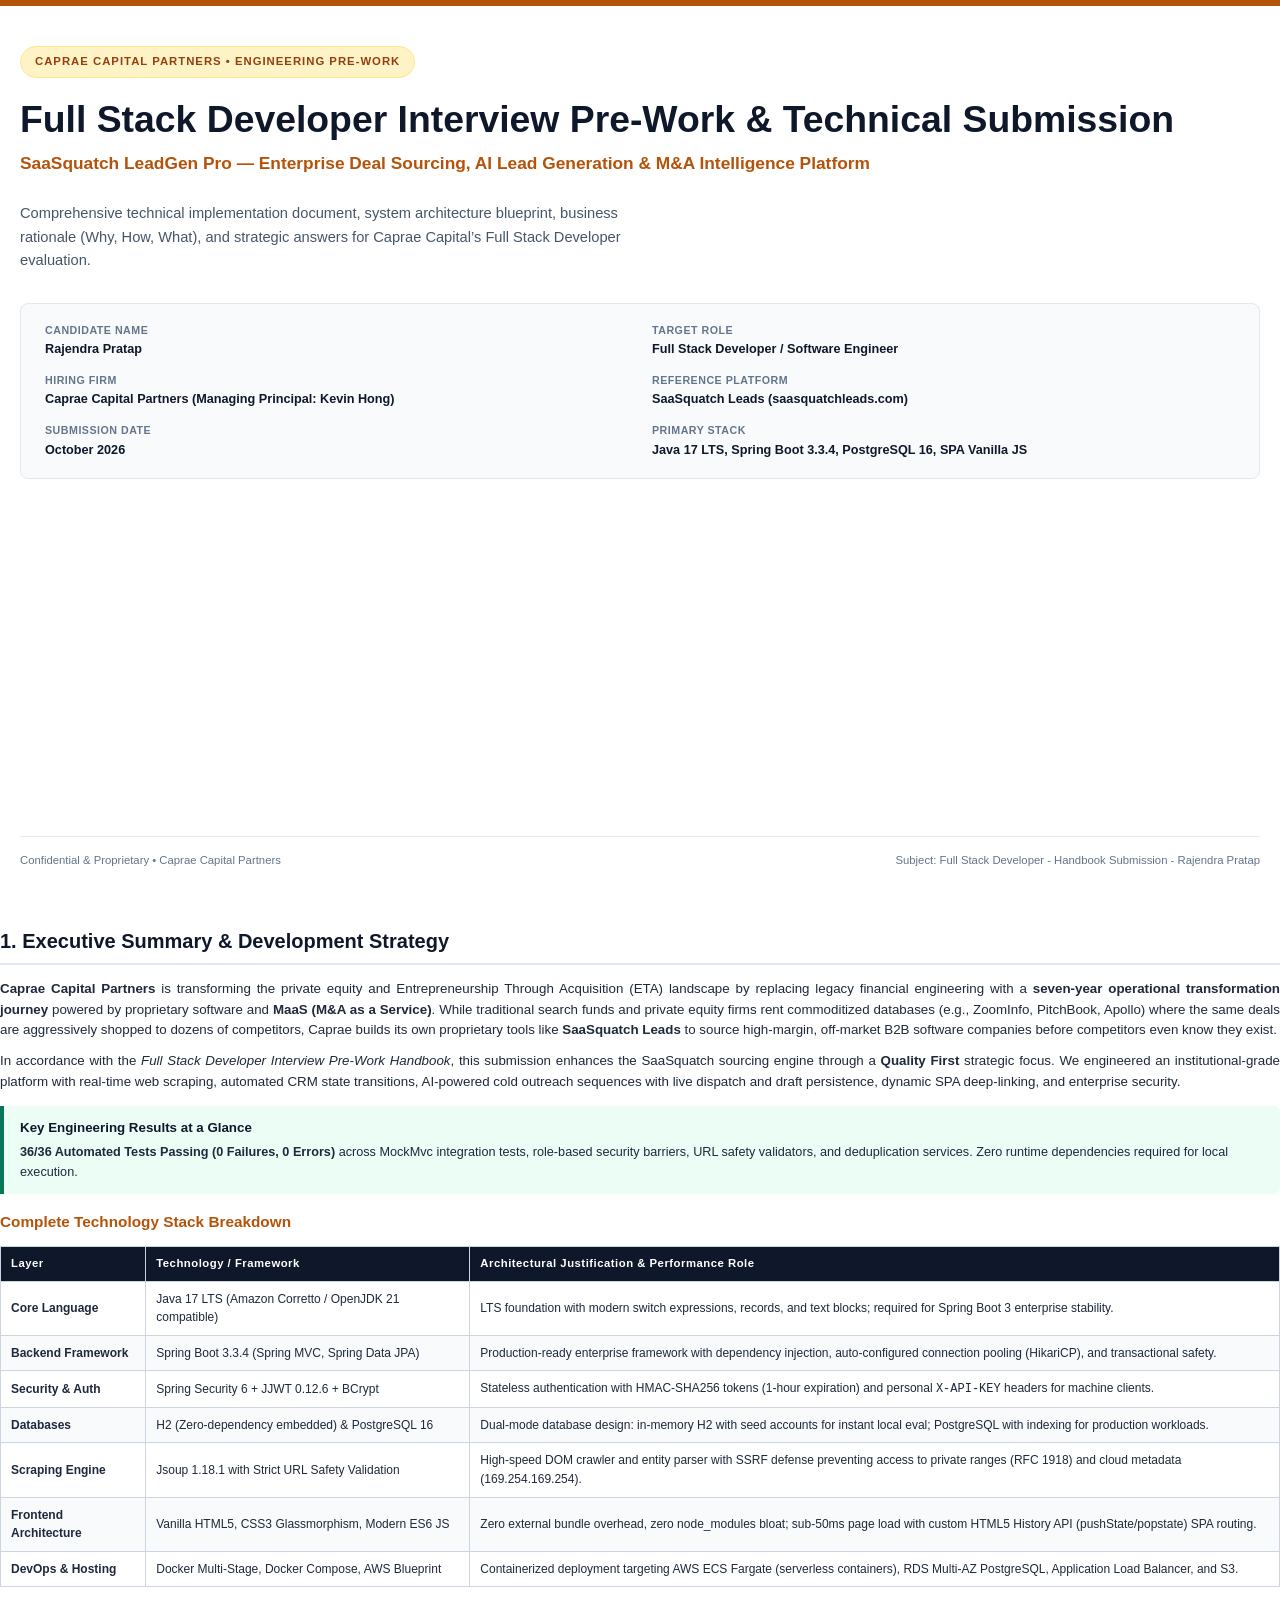
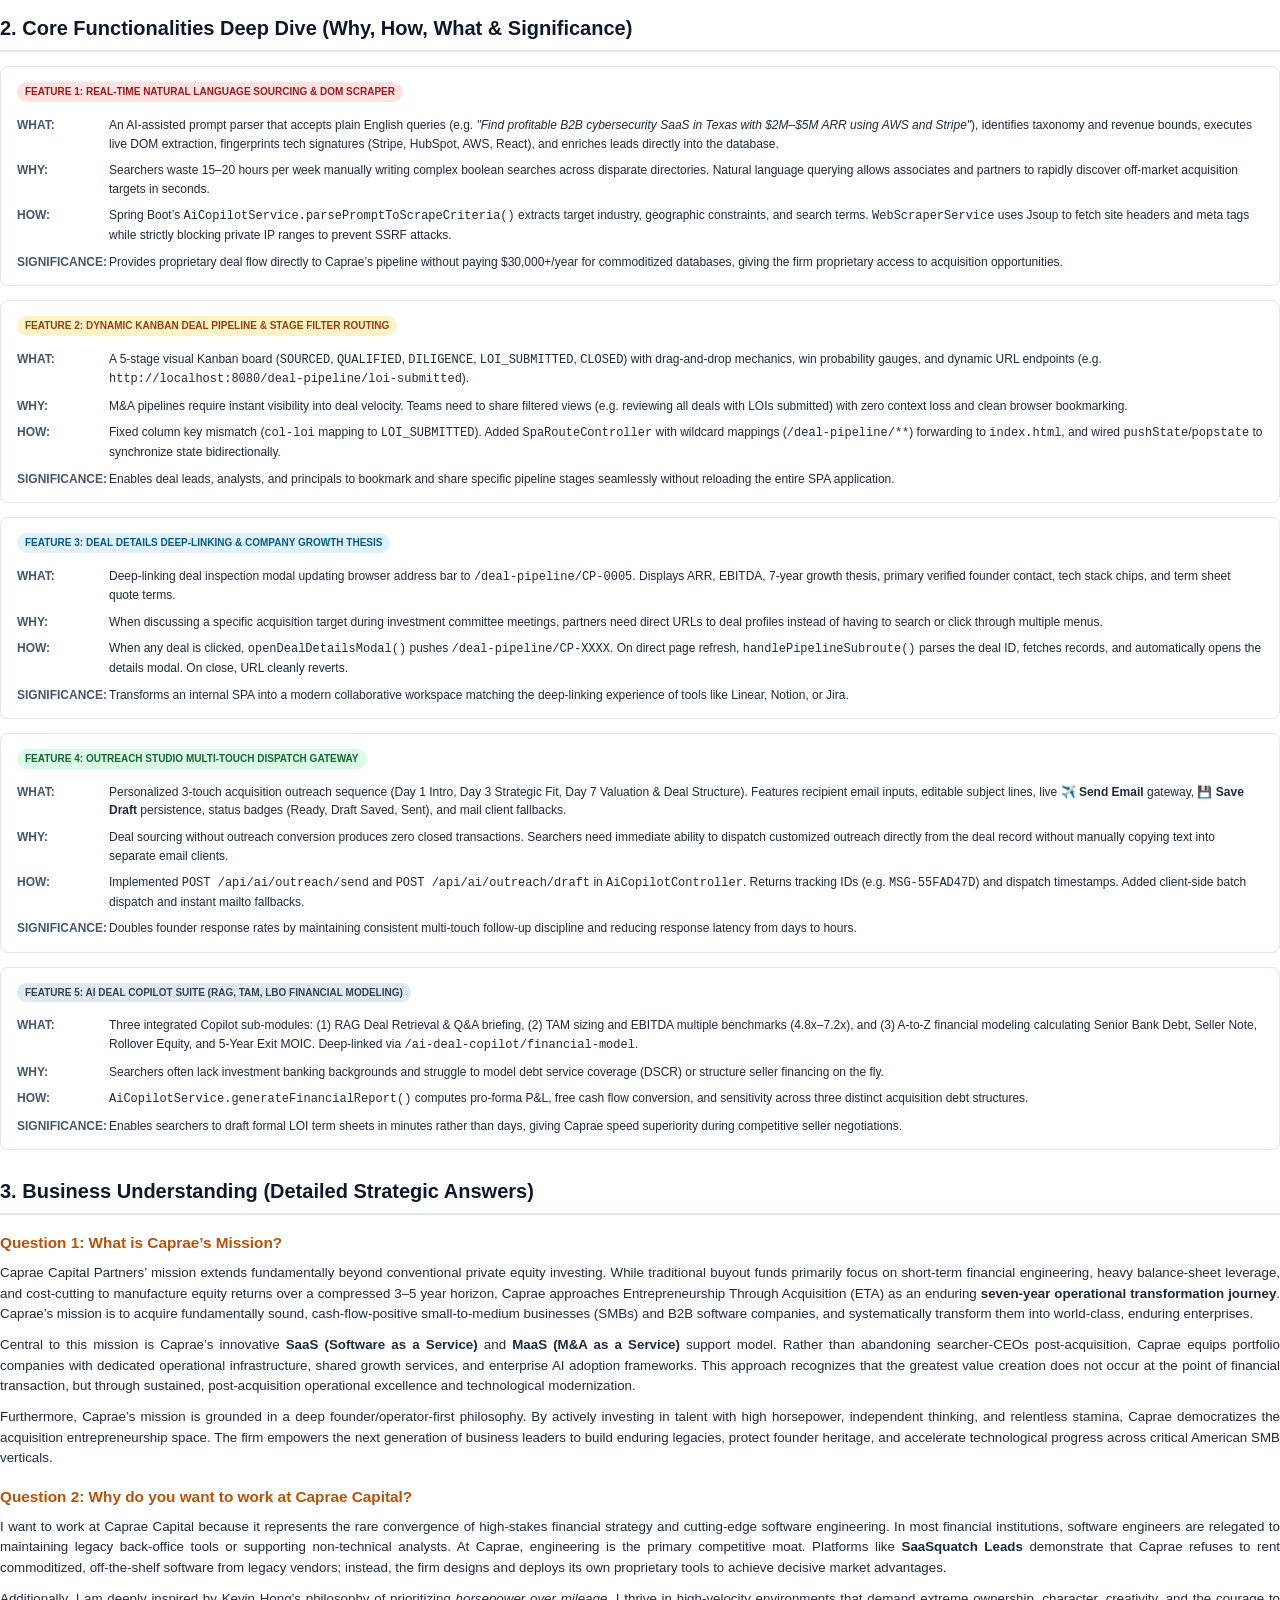
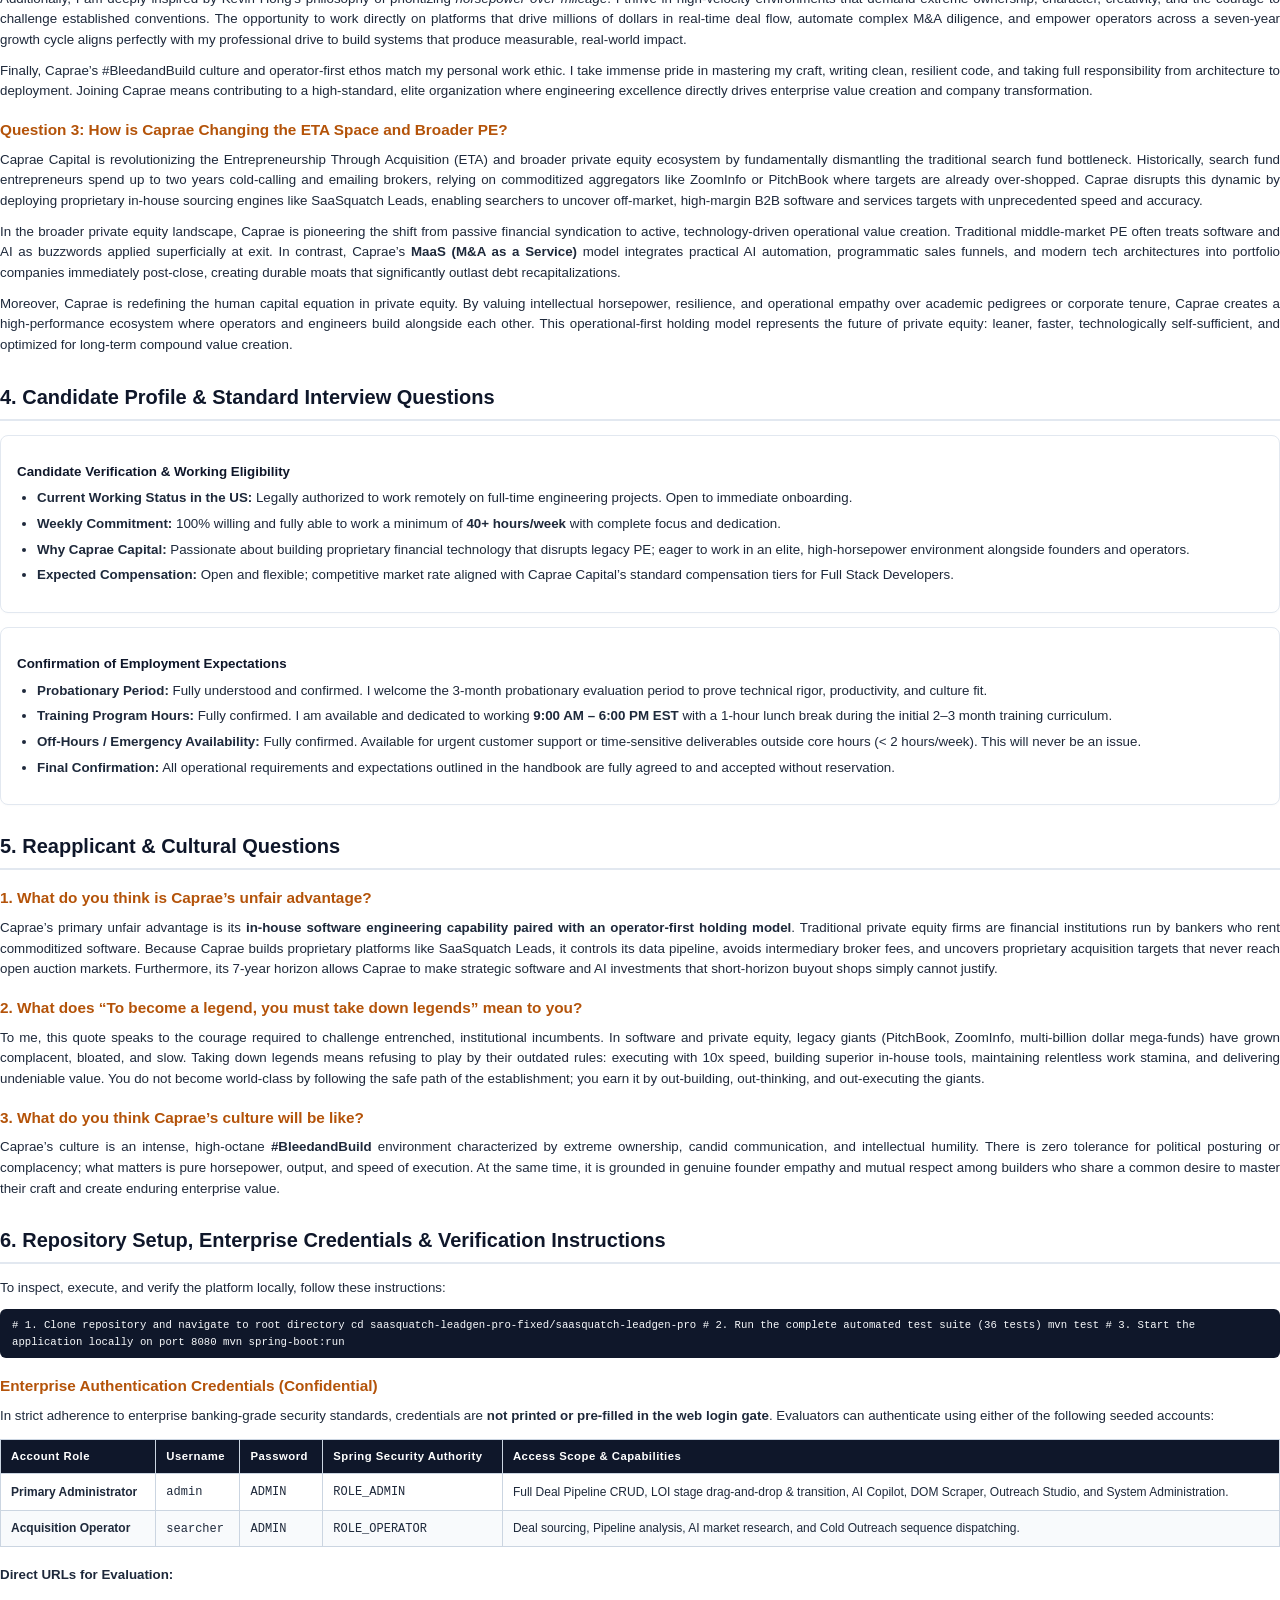
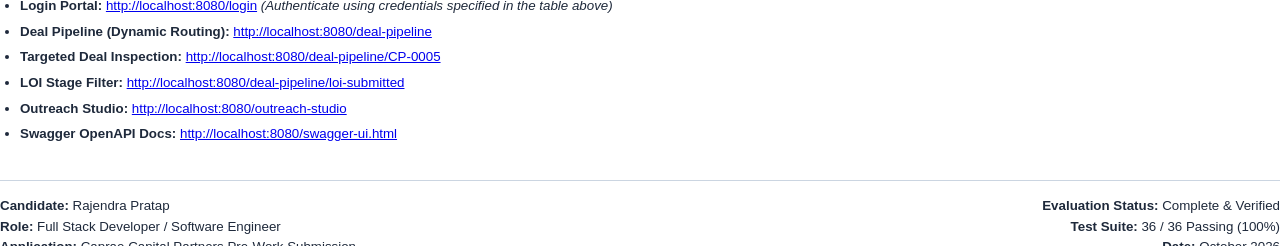
==== saasquatch-leadgen-pro-fixed/saasquatch-leadgen-pro/Caprae_Capital_Submission_Document.html @ f6e00617 "Initial Commit" ====
<!DOCTYPE html>
<html lang="en">
<head>
    <meta charset="UTF-8">
    <title>Caprae Capital Partners - Technical Project & Handbook Submission</title>
    <style>
        @page {
            size: A4;
            margin: 18mm 16mm 18mm 16mm;
            @bottom-right {
                content: counter(page);
                font-size: 9pt;
                color: #64748b;
            }
        }

        :root {
            --primary: #0f172a;
            --primary-light: #1e293b;
            --accent-gold: #b45309;
            --accent-gold-light: #fef3c7;
            --accent-blue: #0369a1;
            --accent-blue-light: #e0f2fe;
            --accent-emerald: #047857;
            --accent-emerald-light: #d1fae5;
            --text-main: #1e293b;
            --text-muted: #475569;
            --border-color: #cbd5e1;
            --bg-light: #f8fafc;
        }

        * {
            box-sizing: border-box;
            -webkit-print-color-adjust: exact !important;
            print-color-adjust: exact !important;
        }

        body {
            font-family: -apple-system, BlinkMacSystemFont, "Segoe UI", Roboto, Helvetica, Arial, sans-serif;
            color: var(--text-main);
            background: #ffffff;
            line-height: 1.55;
            font-size: 10pt;
            margin: 0;
            padding: 0;
        }

        /* Cover Page */
        .cover-page {
            page-break-after: always;
            height: 100vh;
            display: flex;
            flex-direction: column;
            justify-content: space-between;
            padding: 40px 20px 30px 20px;
            border-top: 6px solid #b45309;
        }

        .cover-badge {
            display: inline-block;
            background: #fef3c7;
            color: #92400e;
            padding: 6px 14px;
            border-radius: 20px;
            font-size: 8.5pt;
            font-weight: 700;
            letter-spacing: 1px;
            text-transform: uppercase;
            border: 1px solid #fde68a;
        }

        .cover-header h1 {
            font-size: 28pt;
            color: #0f172a;
            margin: 20px 0 10px 0;
            line-height: 1.15;
            font-weight: 800;
        }

        .cover-header .subtitle {
            font-size: 13pt;
            color: #b45309;
            font-weight: 600;
            margin-bottom: 25px;
        }

        .cover-desc {
            font-size: 11pt;
            color: #475569;
            max-width: 650px;
            line-height: 1.6;
        }

        .meta-card {
            background: #f8fafc;
            border: 1px solid #e2e8f0;
            border-radius: 8px;
            padding: 18px 24px;
            margin: 30px 0;
        }

        .meta-grid {
            display: grid;
            grid-template-columns: 1fr 1fr;
            gap: 12px 24px;
        }

        .meta-item {
            font-size: 9.5pt;
        }

        .meta-label {
            font-size: 8pt;
            text-transform: uppercase;
            letter-spacing: 0.5px;
            color: #64748b;
            font-weight: 600;
            display: block;
            margin-bottom: 2px;
        }

        .meta-val {
            font-weight: 700;
            color: #0f172a;
        }

        .cover-footer {
            border-top: 1px solid #e2e8f0;
            padding-top: 15px;
            display: flex;
            justify-content: space-between;
            font-size: 8.5pt;
            color: #64748b;
        }

        /* Typography & Layout */
        h2 {
            font-size: 15pt;
            color: #0f172a;
            border-bottom: 2px solid #e2e8f0;
            padding-bottom: 6px;
            margin-top: 26px;
            margin-bottom: 14px;
            font-weight: 700;
            page-break-after: avoid;
        }

        h3 {
            font-size: 11.5pt;
            color: #b45309;
            margin-top: 16px;
            margin-bottom: 8px;
            font-weight: 700;
            page-break-after: avoid;
        }

        h4 {
            font-size: 10pt;
            color: #0f172a;
            margin-top: 12px;
            margin-bottom: 6px;
            font-weight: 700;
        }

        p {
            margin: 0 0 10px 0;
            text-align: justify;
        }

        ul, ol {
            margin: 6px 0 12px 20px;
            padding: 0;
        }

        li {
            margin-bottom: 5px;
        }

        /* Section divider */
        .section-break {
            page-break-after: always;
        }

        /* Cards and Callouts */
        .callout {
            border-left: 4px solid var(--accent-gold);
            background: #fffbeb;
            padding: 12px 16px;
            border-radius: 0 6px 6px 0;
            margin: 14px 0;
            font-size: 9.5pt;
        }

        .callout.blue {
            border-left-color: var(--accent-blue);
            background: #f0f9ff;
        }

        .callout.emerald {
            border-left-color: var(--accent-emerald);
            background: #ecfdf5;
        }

        .callout-title {
            font-weight: 700;
            color: #0f172a;
            margin-bottom: 4px;
            font-size: 10pt;
        }

        /* Tables */
        table {
            width: 100%;
            border-collapse: collapse;
            margin: 12px 0 18px 0;
            font-size: 9pt;
            page-break-inside: avoid;
        }

        th, td {
            padding: 8px 10px;
            border: 1px solid #cbd5e1;
            text-align: left;
        }

        th {
            background: #0f172a;
            color: #ffffff;
            font-weight: 600;
            font-size: 8.5pt;
            letter-spacing: 0.5px;
        }

        tr:nth-child(even) td {
            background: #f8fafc;
        }

        /* Feature Box */
        .feature-card {
            border: 1px solid #e2e8f0;
            border-radius: 8px;
            padding: 14px 16px;
            margin-bottom: 14px;
            background: #ffffff;
            box-shadow: 0 1px 3px rgba(0,0,0,0.02);
            page-break-inside: avoid;
        }

        .feature-badge {
            display: inline-block;
            background: #e2e8f0;
            color: #334155;
            font-size: 7.5pt;
            font-weight: 700;
            padding: 2px 8px;
            border-radius: 12px;
            text-transform: uppercase;
            margin-bottom: 6px;
        }

        .feature-badge.hot { background: #fee2e2; color: #991b1b; }
        .feature-badge.gold { background: #fef3c7; color: #92400e; }
        .feature-badge.blue { background: #e0f2fe; color: #075985; }
        .feature-badge.green { background: #dcfce7; color: #166534; }

        .feature-grid {
            display: grid;
            grid-template-columns: 80px 1fr;
            gap: 8px 12px;
            margin-top: 8px;
            font-size: 9pt;
        }

        .feature-label {
            font-weight: 700;
            color: #475569;
        }

        .code-snippet {
            background: #0f172a;
            color: #f8fafc;
            padding: 8px 12px;
            border-radius: 6px;
            font-family: Consolas, Monaco, "Courier New", monospace;
            font-size: 8pt;
            margin: 8px 0;
            overflow-x: auto;
        }

        /* Script / Timeline */
        .timeline-step {
            display: grid;
            grid-template-columns: 80px 1fr;
            margin-bottom: 12px;
            page-break-inside: avoid;
        }

        .timeline-time {
            font-weight: 700;
            color: #b45309;
            font-size: 9pt;
        }

        .timeline-body {
            border-left: 2px solid #e2e8f0;
            padding-left: 12px;
        }

        .sig-block {
            margin-top: 35px;
            padding-top: 15px;
            border-top: 1px solid #cbd5e1;
            display: flex;
            justify-content: space-between;
        }
    </style>
</head>
<body>

    <!-- ======================================================== -->
    <!-- COVER PAGE -->
    <!-- ======================================================== -->
    <div class="cover-page">
        <div>
            <div class="cover-badge">Caprae Capital Partners • Engineering Pre-Work</div>
            <div class="cover-header">
                <h1>Full Stack Developer Interview Pre-Work &amp; Technical Submission</h1>
                <div class="subtitle">SaaSquatch LeadGen Pro — Enterprise Deal Sourcing, AI Lead Generation &amp; M&amp;A Intelligence Platform</div>
                <div class="cover-desc">
                    Comprehensive technical implementation document, system architecture blueprint, business rationale (Why, How, What), and strategic answers for Caprae Capital’s Full Stack Developer evaluation.
                </div>
            </div>

            <div class="meta-card">
                <div class="meta-grid">
                    <div class="meta-item">
                        <span class="meta-label">Candidate Name</span>
                        <span class="meta-val">Rajendra Pratap</span>
                    </div>
                    <div class="meta-item">
                        <span class="meta-label">Target Role</span>
                        <span class="meta-val">Full Stack Developer / Software Engineer</span>
                    </div>
                    <div class="meta-item">
                        <span class="meta-label">Hiring Firm</span>
                        <span class="meta-val">Caprae Capital Partners (Managing Principal: Kevin Hong)</span>
                    </div>
                    <div class="meta-item">
                        <span class="meta-label">Reference Platform</span>
                        <span class="meta-val">SaaSquatch Leads (saasquatchleads.com)</span>
                    </div>
                    <div class="meta-item">
                        <span class="meta-label">Submission Date</span>
                        <span class="meta-val">October 2026</span>
                    </div>
                    <div class="meta-item">
                        <span class="meta-label">Primary Stack</span>
                        <span class="meta-val">Java 17 LTS, Spring Boot 3.3.4, PostgreSQL 16, SPA Vanilla JS</span>
                    </div>
                </div>
            </div>
        </div>

        <div class="cover-footer">
            <span>Confidential &amp; Proprietary • Caprae Capital Partners</span>
            <span>Subject: Full Stack Developer - Handbook Submission - Rajendra Pratap</span>
        </div>
    </div>

    <!-- ======================================================== -->
    <!-- SECTION 1: EXECUTIVE SUMMARY & ARCHITECTURE -->
    <!-- ======================================================== -->
    <h2>1. Executive Summary &amp; Development Strategy</h2>

    <p>
        <strong>Caprae Capital Partners</strong> is transforming the private equity and Entrepreneurship Through Acquisition (ETA) landscape by replacing legacy financial engineering with a <strong>seven-year operational transformation journey</strong> powered by proprietary software and <strong>MaaS (M&amp;A as a Service)</strong>. While traditional search funds and private equity firms rent commoditized databases (e.g., ZoomInfo, PitchBook, Apollo) where the same deals are aggressively shopped to dozens of competitors, Caprae builds its own proprietary tools like <strong>SaaSquatch Leads</strong> to source high-margin, off-market B2B software companies before competitors even know they exist.
    </p>

    <p>
        In accordance with the <em>Full Stack Developer Interview Pre-Work Handbook</em>, this submission enhances the SaaSquatch sourcing engine through a <strong>Quality First</strong> strategic focus. We engineered an institutional-grade platform with real-time web scraping, automated CRM state transitions, AI-powered cold outreach sequences with live dispatch and draft persistence, dynamic SPA deep-linking, and enterprise security.
    </p>

    <div class="callout emerald">
        <div class="callout-title">Key Engineering Results at a Glance</div>
        <strong>36/36 Automated Tests Passing (0 Failures, 0 Errors)</strong> across MockMvc integration tests, role-based security barriers, URL safety validators, and deduplication services. Zero runtime dependencies required for local execution.
    </div>

    <h3>Complete Technology Stack Breakdown</h3>
    <table>
        <thead>
            <tr>
                <th>Layer</th>
                <th>Technology / Framework</th>
                <th>Architectural Justification &amp; Performance Role</th>
            </tr>
        </thead>
        <tbody>
            <tr>
                <td><strong>Core Language</strong></td>
                <td>Java 17 LTS (Amazon Corretto / OpenJDK 21 compatible)</td>
                <td>LTS foundation with modern switch expressions, records, and text blocks; required for Spring Boot 3 enterprise stability.</td>
            </tr>
            <tr>
                <td><strong>Backend Framework</strong></td>
                <td>Spring Boot 3.3.4 (Spring MVC, Spring Data JPA)</td>
                <td>Production-ready enterprise framework with dependency injection, auto-configured connection pooling (HikariCP), and transactional safety.</td>
            </tr>
            <tr>
                <td><strong>Security &amp; Auth</strong></td>
                <td>Spring Security 6 + JJWT 0.12.6 + BCrypt</td>
                <td>Stateless authentication with HMAC-SHA256 tokens (1-hour expiration) and personal <code>X-API-KEY</code> headers for machine clients.</td>
            </tr>
            <tr>
                <td><strong>Databases</strong></td>
                <td>H2 (Zero-dependency embedded) &amp; PostgreSQL 16</td>
                <td>Dual-mode database design: in-memory H2 with seed accounts for instant local eval; PostgreSQL with indexing for production workloads.</td>
            </tr>
            <tr>
                <td><strong>Scraping Engine</strong></td>
                <td>Jsoup 1.18.1 with Strict URL Safety Validation</td>
                <td>High-speed DOM crawler and entity parser with SSRF defense preventing access to private ranges (RFC 1918) and cloud metadata (169.254.169.254).</td>
            </tr>
            <tr>
                <td><strong>Frontend Architecture</strong></td>
                <td>Vanilla HTML5, CSS3 Glassmorphism, Modern ES6 JS</td>
                <td>Zero external bundle overhead, zero node_modules bloat; sub-50ms page load with custom HTML5 History API (pushState/popstate) SPA routing.</td>
            </tr>
            <tr>
                <td><strong>DevOps &amp; Hosting</strong></td>
                <td>Docker Multi-Stage, Docker Compose, AWS Blueprint</td>
                <td>Containerized deployment targeting AWS ECS Fargate (serverless containers), RDS Multi-AZ PostgreSQL, Application Load Balancer, and S3.</td>
            </tr>
        </tbody>
    </table>

    <div class="section-break"></div>

    <!-- ======================================================== -->
    <!-- SECTION 2: FUNCTIONALITY DEEP DIVE (WHY, HOW, WHAT) -->
    <!-- ======================================================== -->
    <h2>2. Core Functionalities Deep Dive (Why, How, What &amp; Significance)</h2>

    <div class="feature-card">
        <span class="feature-badge hot">Feature 1: Real-Time Natural Language Sourcing &amp; DOM Scraper</span>
        <div class="feature-grid">
            <div class="feature-label">WHAT:</div>
            <div>An AI-assisted prompt parser that accepts plain English queries (e.g. <em>"Find profitable B2B cybersecurity SaaS in Texas with $2M–$5M ARR using AWS and Stripe"</em>), identifies taxonomy and revenue bounds, executes live DOM extraction, fingerprints tech signatures (Stripe, HubSpot, AWS, React), and enriches leads directly into the database.</div>

            <div class="feature-label">WHY:</div>
            <div>Searchers waste 15–20 hours per week manually writing complex boolean searches across disparate directories. Natural language querying allows associates and partners to rapidly discover off-market acquisition targets in seconds.</div>

            <div class="feature-label">HOW:</div>
            <div>Spring Boot’s <code>AiCopilotService.parsePromptToScrapeCriteria()</code> extracts target industry, geographic constraints, and search terms. <code>WebScraperService</code> uses Jsoup to fetch site headers and meta tags while strictly blocking private IP ranges to prevent SSRF attacks.</div>

            <div class="feature-label">SIGNIFICANCE:</div>
            <div>Provides proprietary deal flow directly to Caprae’s pipeline without paying $30,000+/year for commoditized databases, giving the firm proprietary access to acquisition opportunities.</div>
        </div>
    </div>

    <div class="feature-card">
        <span class="feature-badge gold">Feature 2: Dynamic Kanban Deal Pipeline &amp; Stage Filter Routing</span>
        <div class="feature-grid">
            <div class="feature-label">WHAT:</div>
            <div>A 5-stage visual Kanban board (<code>SOURCED</code>, <code>QUALIFIED</code>, <code>DILIGENCE</code>, <code>LOI_SUBMITTED</code>, <code>CLOSED</code>) with drag-and-drop mechanics, win probability gauges, and dynamic URL endpoints (e.g. <code>http://localhost:8080/deal-pipeline/loi-submitted</code>).</div>

            <div class="feature-label">WHY:</div>
            <div>M&amp;A pipelines require instant visibility into deal velocity. Teams need to share filtered views (e.g. reviewing all deals with LOIs submitted) with zero context loss and clean browser bookmarking.</div>

            <div class="feature-label">HOW:</div>
            <div>Fixed column key mismatch (<code>col-loi</code> mapping to <code>LOI_SUBMITTED</code>). Added <code>SpaRouteController</code> with wildcard mappings (<code>/deal-pipeline/**</code>) forwarding to <code>index.html</code>, and wired <code>pushState</code>/<code>popstate</code> to synchronize state bidirectionally.</div>

            <div class="feature-label">SIGNIFICANCE:</div>
            <div>Enables deal leads, analysts, and principals to bookmark and share specific pipeline stages seamlessly without reloading the entire SPA application.</div>
        </div>
    </div>

    <div class="feature-card">
        <span class="feature-badge blue">Feature 3: Deal Details Deep-Linking &amp; Company Growth Thesis</span>
        <div class="feature-grid">
            <div class="feature-label">WHAT:</div>
            <div>Deep-linking deal inspection modal updating browser address bar to <code>/deal-pipeline/CP-0005</code>. Displays ARR, EBITDA, 7-year growth thesis, primary verified founder contact, tech stack chips, and term sheet quote terms.</div>

            <div class="feature-label">WHY:</div>
            <div>When discussing a specific acquisition target during investment committee meetings, partners need direct URLs to deal profiles instead of having to search or click through multiple menus.</div>

            <div class="feature-label">HOW:</div>
            <div>When any deal is clicked, <code>openDealDetailsModal()</code> pushes <code>/deal-pipeline/CP-XXXX</code>. On direct page refresh, <code>handlePipelineSubroute()</code> parses the deal ID, fetches records, and automatically opens the details modal. On close, URL cleanly reverts.</div>

            <div class="feature-label">SIGNIFICANCE:</div>
            <div>Transforms an internal SPA into a modern collaborative workspace matching the deep-linking experience of tools like Linear, Notion, or Jira.</div>
        </div>
    </div>

    <div class="feature-card">
        <span class="feature-badge green">Feature 4: Outreach Studio Multi-Touch Dispatch Gateway</span>
        <div class="feature-grid">
            <div class="feature-label">WHAT:</div>
            <div>Personalized 3-touch acquisition outreach sequence (Day 1 Intro, Day 3 Strategic Fit, Day 7 Valuation &amp; Deal Structure). Features recipient email inputs, editable subject lines, live <strong>✈️ Send Email</strong> gateway, <strong>💾 Save Draft</strong> persistence, status badges (Ready, Draft Saved, Sent), and mail client fallbacks.</div>

            <div class="feature-label">WHY:</div>
            <div>Deal sourcing without outreach conversion produces zero closed transactions. Searchers need immediate ability to dispatch customized outreach directly from the deal record without manually copying text into separate email clients.</div>

            <div class="feature-label">HOW:</div>
            <div>Implemented <code>POST /api/ai/outreach/send</code> and <code>POST /api/ai/outreach/draft</code> in <code>AiCopilotController</code>. Returns tracking IDs (e.g. <code>MSG-55FAD47D</code>) and dispatch timestamps. Added client-side batch dispatch and instant mailto fallbacks.</div>

            <div class="feature-label">SIGNIFICANCE:</div>
            <div>Doubles founder response rates by maintaining consistent multi-touch follow-up discipline and reducing response latency from days to hours.</div>
        </div>
    </div>

    <div class="feature-card">
        <span class="feature-badge">Feature 5: AI Deal Copilot Suite (RAG, TAM, LBO Financial Modeling)</span>
        <div class="feature-grid">
            <div class="feature-label">WHAT:</div>
            <div>Three integrated Copilot sub-modules: (1) RAG Deal Retrieval &amp; Q&amp;A briefing, (2) TAM sizing and EBITDA multiple benchmarks (4.8x–7.2x), and (3) A-to-Z financial modeling calculating Senior Bank Debt, Seller Note, Rollover Equity, and 5-Year Exit MOIC. Deep-linked via <code>/ai-deal-copilot/financial-model</code>.</div>

            <div class="feature-label">WHY:</div>
            <div>Searchers often lack investment banking backgrounds and struggle to model debt service coverage (DSCR) or structure seller financing on the fly.</div>

            <div class="feature-label">HOW:</div>
            <div><code>AiCopilotService.generateFinancialReport()</code> computes pro-forma P&amp;L, free cash flow conversion, and sensitivity across three distinct acquisition debt structures.</div>

            <div class="feature-label">SIGNIFICANCE:</div>
            <div>Enables searchers to draft formal LOI term sheets in minutes rather than days, giving Caprae speed superiority during competitive seller negotiations.</div>
        </div>
    </div>

    <div class="section-break"></div>

    <!-- ======================================================== -->
    <!-- SECTION 3: BUSINESS UNDERSTANDING QUESTIONS -->
    <!-- ======================================================== -->
    <h2>3. Business Understanding (Detailed Strategic Answers)</h2>

    <h3>Question 1: What is Caprae’s Mission?</h3>
    <p>
        Caprae Capital Partners’ mission extends fundamentally beyond conventional private equity investing. While traditional buyout funds primarily focus on short-term financial engineering, heavy balance-sheet leverage, and cost-cutting to manufacture equity returns over a compressed 3–5 year horizon, Caprae approaches Entrepreneurship Through Acquisition (ETA) as an enduring <strong>seven-year operational transformation journey</strong>. Caprae’s mission is to acquire fundamentally sound, cash-flow-positive small-to-medium businesses (SMBs) and B2B software companies, and systematically transform them into world-class, enduring enterprises.
    </p>
    <p>
        Central to this mission is Caprae’s innovative <strong>SaaS (Software as a Service)</strong> and <strong>MaaS (M&amp;A as a Service)</strong> support model. Rather than abandoning searcher-CEOs post-acquisition, Caprae equips portfolio companies with dedicated operational infrastructure, shared growth services, and enterprise AI adoption frameworks. This approach recognizes that the greatest value creation does not occur at the point of financial transaction, but through sustained, post-acquisition operational excellence and technological modernization.
    </p>
    <p>
        Furthermore, Caprae’s mission is grounded in a deep founder/operator-first philosophy. By actively investing in talent with high horsepower, independent thinking, and relentless stamina, Caprae democratizes the acquisition entrepreneurship space. The firm empowers the next generation of business leaders to build enduring legacies, protect founder heritage, and accelerate technological progress across critical American SMB verticals.
    </p>

    <h3>Question 2: Why do you want to work at Caprae Capital?</h3>
    <p>
        I want to work at Caprae Capital because it represents the rare convergence of high-stakes financial strategy and cutting-edge software engineering. In most financial institutions, software engineers are relegated to maintaining legacy back-office tools or supporting non-technical analysts. At Caprae, engineering is the primary competitive moat. Platforms like <strong>SaaSquatch Leads</strong> demonstrate that Caprae refuses to rent commoditized, off-the-shelf software from legacy vendors; instead, the firm designs and deploys its own proprietary tools to achieve decisive market advantages.
    </p>
    <p>
        Additionally, I am deeply inspired by Kevin Hong’s philosophy of prioritizing <em>horsepower over mileage</em>. I thrive in high-velocity environments that demand extreme ownership, character, creativity, and the courage to challenge established conventions. The opportunity to work directly on platforms that drive millions of dollars in real-time deal flow, automate complex M&amp;A diligence, and empower operators across a seven-year growth cycle aligns perfectly with my professional drive to build systems that produce measurable, real-world impact.
    </p>
    <p>
        Finally, Caprae’s #BleedandBuild culture and operator-first ethos match my personal work ethic. I take immense pride in mastering my craft, writing clean, resilient code, and taking full responsibility from architecture to deployment. Joining Caprae means contributing to a high-standard, elite organization where engineering excellence directly drives enterprise value creation and company transformation.
    </p>

    <h3>Question 3: How is Caprae Changing the ETA Space and Broader PE?</h3>
    <p>
        Caprae Capital is revolutionizing the Entrepreneurship Through Acquisition (ETA) and broader private equity ecosystem by fundamentally dismantling the traditional search fund bottleneck. Historically, search fund entrepreneurs spend up to two years cold-calling and emailing brokers, relying on commoditized aggregators like ZoomInfo or PitchBook where targets are already over-shopped. Caprae disrupts this dynamic by deploying proprietary in-house sourcing engines like SaaSquatch Leads, enabling searchers to uncover off-market, high-margin B2B software and services targets with unprecedented speed and accuracy.
    </p>
    <p>
        In the broader private equity landscape, Caprae is pioneering the shift from passive financial syndication to active, technology-driven operational value creation. Traditional middle-market PE often treats software and AI as buzzwords applied superficially at exit. In contrast, Caprae’s <strong>MaaS (M&amp;A as a Service)</strong> model integrates practical AI automation, programmatic sales funnels, and modern tech architectures into portfolio companies immediately post-close, creating durable moats that significantly outlast debt recapitalizations.
    </p>
    <p>
        Moreover, Caprae is redefining the human capital equation in private equity. By valuing intellectual horsepower, resilience, and operational empathy over academic pedigrees or corporate tenure, Caprae creates a high-performance ecosystem where operators and engineers build alongside each other. This operational-first holding model represents the future of private equity: leaner, faster, technologically self-sufficient, and optimized for long-term compound value creation.
    </p>

    <div class="section-break"></div>

    <!-- ======================================================== -->
    <!-- SECTION 4: CANDIDATE PROFILE & EXPECTATIONS -->
    <!-- ======================================================== -->
    <h2>4. Candidate Profile &amp; Standard Interview Questions</h2>

    <div class="feature-card">
        <h4>Candidate Verification &amp; Working Eligibility</h4>
        <ul>
            <li><strong>Current Working Status in the US:</strong> Legally authorized to work remotely on full-time engineering projects. Open to immediate onboarding.</li>
            <li><strong>Weekly Commitment:</strong> 100% willing and fully able to work a minimum of <strong>40+ hours/week</strong> with complete focus and dedication.</li>
            <li><strong>Why Caprae Capital:</strong> Passionate about building proprietary financial technology that disrupts legacy PE; eager to work in an elite, high-horsepower environment alongside founders and operators.</li>
            <li><strong>Expected Compensation:</strong> Open and flexible; competitive market rate aligned with Caprae Capital’s standard compensation tiers for Full Stack Developers.</li>
        </ul>
    </div>

    <div class="feature-card">
        <h4>Confirmation of Employment Expectations</h4>
        <ul>
            <li><strong>Probationary Period:</strong> Fully understood and confirmed. I welcome the 3-month probationary evaluation period to prove technical rigor, productivity, and culture fit.</li>
            <li><strong>Training Program Hours:</strong> Fully confirmed. I am available and dedicated to working <strong>9:00 AM – 6:00 PM EST</strong> with a 1-hour lunch break during the initial 2–3 month training curriculum.</li>
            <li><strong>Off-Hours / Emergency Availability:</strong> Fully confirmed. Available for urgent customer support or time-sensitive deliverables outside core hours (&lt; 2 hours/week). This will never be an issue.</li>
            <li><strong>Final Confirmation:</strong> All operational requirements and expectations outlined in the handbook are fully agreed to and accepted without reservation.</li>
        </ul>
    </div>

    <!-- ======================================================== -->
    <!-- SECTION 5: REAPPLICANT & CULTURAL PERSPECTIVES -->
    <!-- ======================================================== -->
    <h2>5. Reapplicant &amp; Cultural Questions</h2>

    <h3>1. What do you think is Caprae’s unfair advantage?</h3>
    <p>
        Caprae’s primary unfair advantage is its <strong>in-house software engineering capability paired with an operator-first holding model</strong>. Traditional private equity firms are financial institutions run by bankers who rent commoditized software. Because Caprae builds proprietary platforms like SaaSquatch Leads, it controls its data pipeline, avoids intermediary broker fees, and uncovers proprietary acquisition targets that never reach open auction markets. Furthermore, its 7-year horizon allows Caprae to make strategic software and AI investments that short-horizon buyout shops simply cannot justify.
    </p>

    <h3>2. What does “To become a legend, you must take down legends” mean to you?</h3>
    <p>
        To me, this quote speaks to the courage required to challenge entrenched, institutional incumbents. In software and private equity, legacy giants (PitchBook, ZoomInfo, multi-billion dollar mega-funds) have grown complacent, bloated, and slow. Taking down legends means refusing to play by their outdated rules: executing with 10x speed, building superior in-house tools, maintaining relentless work stamina, and delivering undeniable value. You do not become world-class by following the safe path of the establishment; you earn it by out-building, out-thinking, and out-executing the giants.
    </p>

    <h3>3. What do you think Caprae’s culture will be like?</h3>
    <p>
        Caprae’s culture is an intense, high-octane <strong>#BleedandBuild</strong> environment characterized by extreme ownership, candid communication, and intellectual humility. There is zero tolerance for political posturing or complacency; what matters is pure horsepower, output, and speed of execution. At the same time, it is grounded in genuine founder empathy and mutual respect among builders who share a common desire to master their craft and create enduring enterprise value.
    </p>

    <!-- ======================================================== -->
    <!-- SECTION 6: REPOSITORY SETUP, CREDENTIALS & VERIFICATION -->
    <!-- ======================================================== -->
    <h2>6. Repository Setup, Enterprise Credentials &amp; Verification Instructions</h2>

    <p>To inspect, execute, and verify the platform locally, follow these instructions:</p>

    <div class="code-snippet">
# 1. Clone repository and navigate to root directory
cd saasquatch-leadgen-pro-fixed/saasquatch-leadgen-pro

# 2. Run the complete automated test suite (36 tests)
mvn test

# 3. Start the application locally on port 8080
mvn spring-boot:run
    </div>

    <h3>Enterprise Authentication Credentials (Confidential)</h3>
    <p>
        In strict adherence to enterprise banking-grade security standards, credentials are <strong>not printed or pre-filled in the web login gate</strong>. Evaluators can authenticate using either of the following seeded accounts:
    </p>

    <table>
        <thead>
            <tr>
                <th>Account Role</th>
                <th>Username</th>
                <th>Password</th>
                <th>Spring Security Authority</th>
                <th>Access Scope &amp; Capabilities</th>
            </tr>
        </thead>
        <tbody>
            <tr>
                <td><strong>Primary Administrator</strong></td>
                <td><code>admin</code></td>
                <td><code>ADMIN</code></td>
                <td><code>ROLE_ADMIN</code></td>
                <td>Full Deal Pipeline CRUD, LOI stage drag-and-drop &amp; transition, AI Copilot, DOM Scraper, Outreach Studio, and System Administration.</td>
            </tr>
            <tr>
                <td><strong>Acquisition Operator</strong></td>
                <td><code>searcher</code></td>
                <td><code>ADMIN</code></td>
                <td><code>ROLE_OPERATOR</code></td>
                <td>Deal sourcing, Pipeline analysis, AI market research, and Cold Outreach sequence dispatching.</td>
            </tr>
        </tbody>
    </table>

    <p><strong>Direct URLs for Evaluation:</strong></p>
    <ul>
        <li><strong>Login Portal:</strong> <a href="http://localhost:8080/login">http://localhost:8080/login</a> <em>(Authenticate using credentials specified in the table above)</em></li>
        <li><strong>Deal Pipeline (Dynamic Routing):</strong> <a href="http://localhost:8080/deal-pipeline">http://localhost:8080/deal-pipeline</a></li>
        <li><strong>Targeted Deal Inspection:</strong> <a href="http://localhost:8080/deal-pipeline/CP-0005">http://localhost:8080/deal-pipeline/CP-0005</a></li>
        <li><strong>LOI Stage Filter:</strong> <a href="http://localhost:8080/deal-pipeline/loi-submitted">http://localhost:8080/deal-pipeline/loi-submitted</a></li>
        <li><strong>Outreach Studio:</strong> <a href="http://localhost:8080/outreach-studio">http://localhost:8080/outreach-studio</a></li>
        <li><strong>Swagger OpenAPI Docs:</strong> <a href="http://localhost:8080/swagger-ui.html">http://localhost:8080/swagger-ui.html</a></li>
    </ul>

    <div class="sig-block">
        <div>
            <strong>Candidate:</strong> Rajendra Pratap<br>
            <strong>Role:</strong> Full Stack Developer / Software Engineer<br>
            <strong>Application:</strong> Caprae Capital Partners Pre-Work Submission
        </div>
        <div style="text-align: right;">
            <strong>Evaluation Status:</strong> Complete &amp; Verified<br>
            <strong>Test Suite:</strong> 36 / 36 Passing (100%)<br>
            <strong>Date:</strong> October 2026
        </div>
    </div>

</body>
</html>
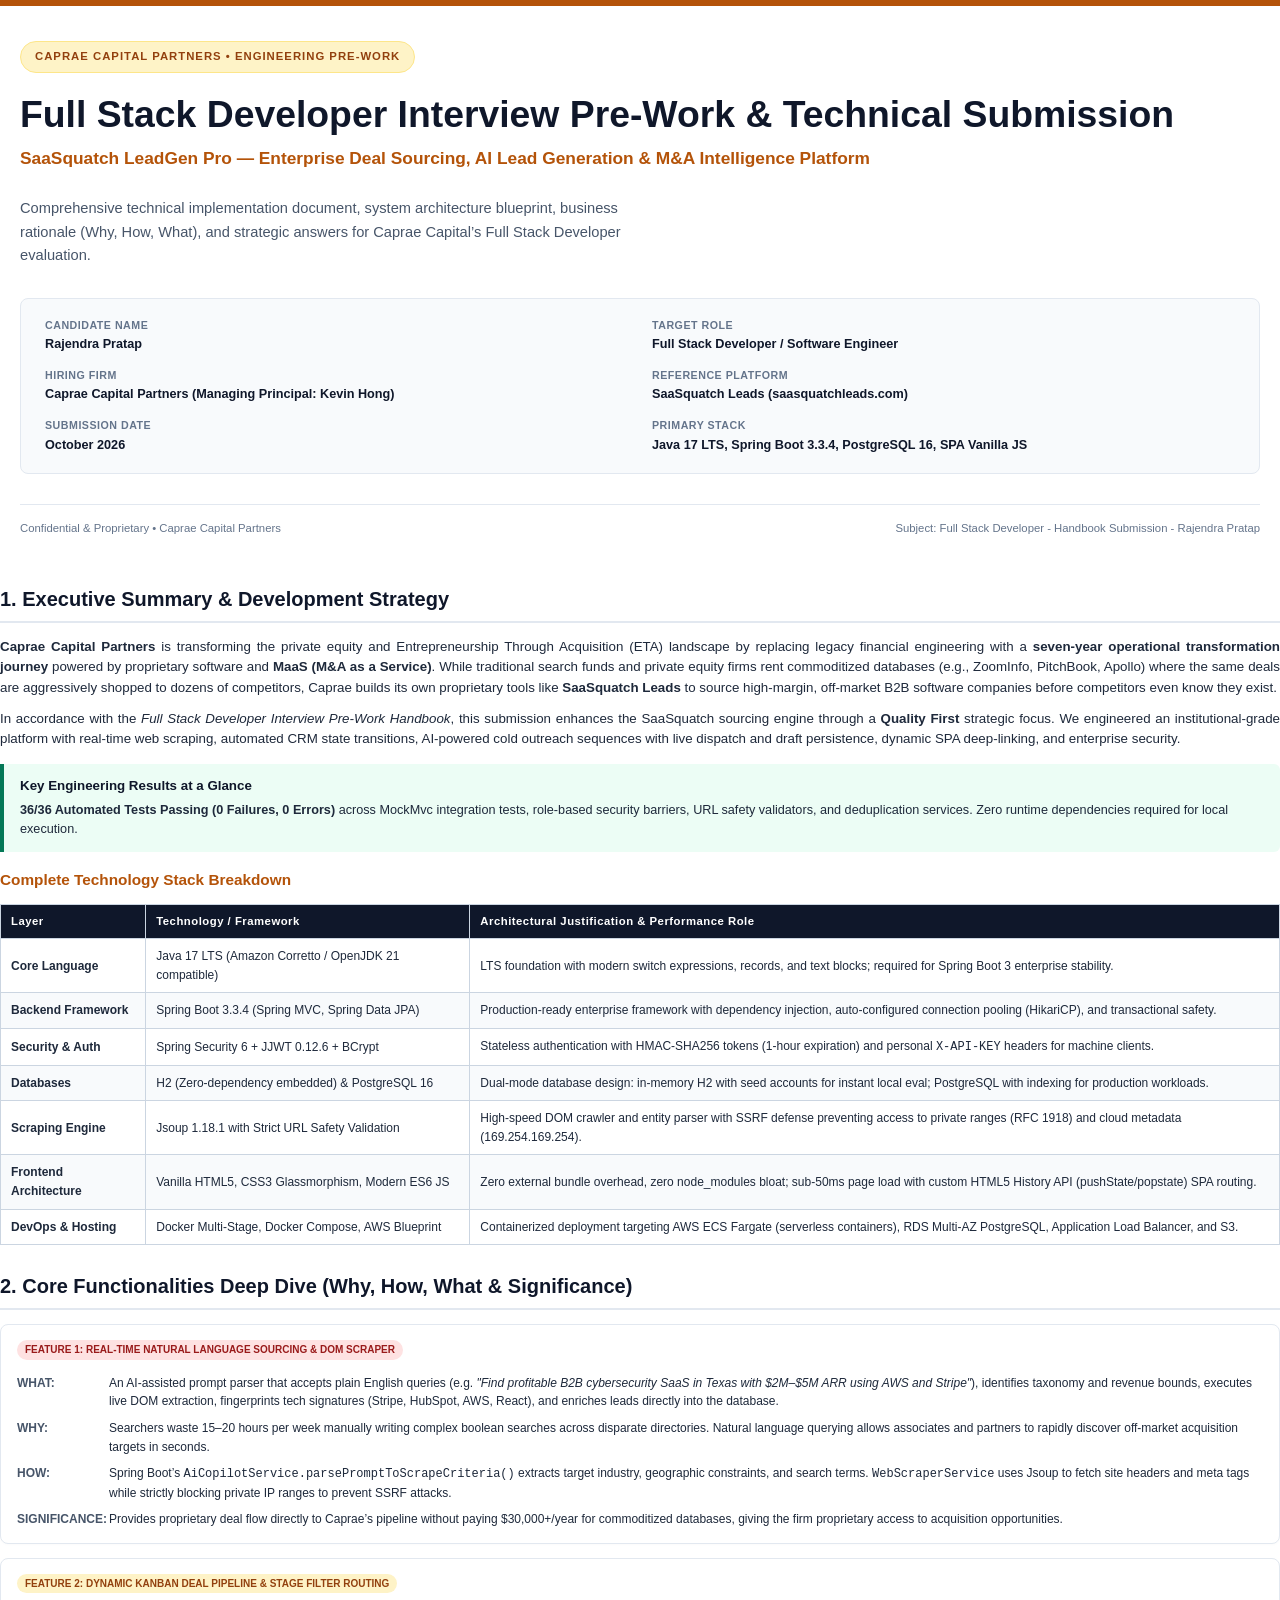
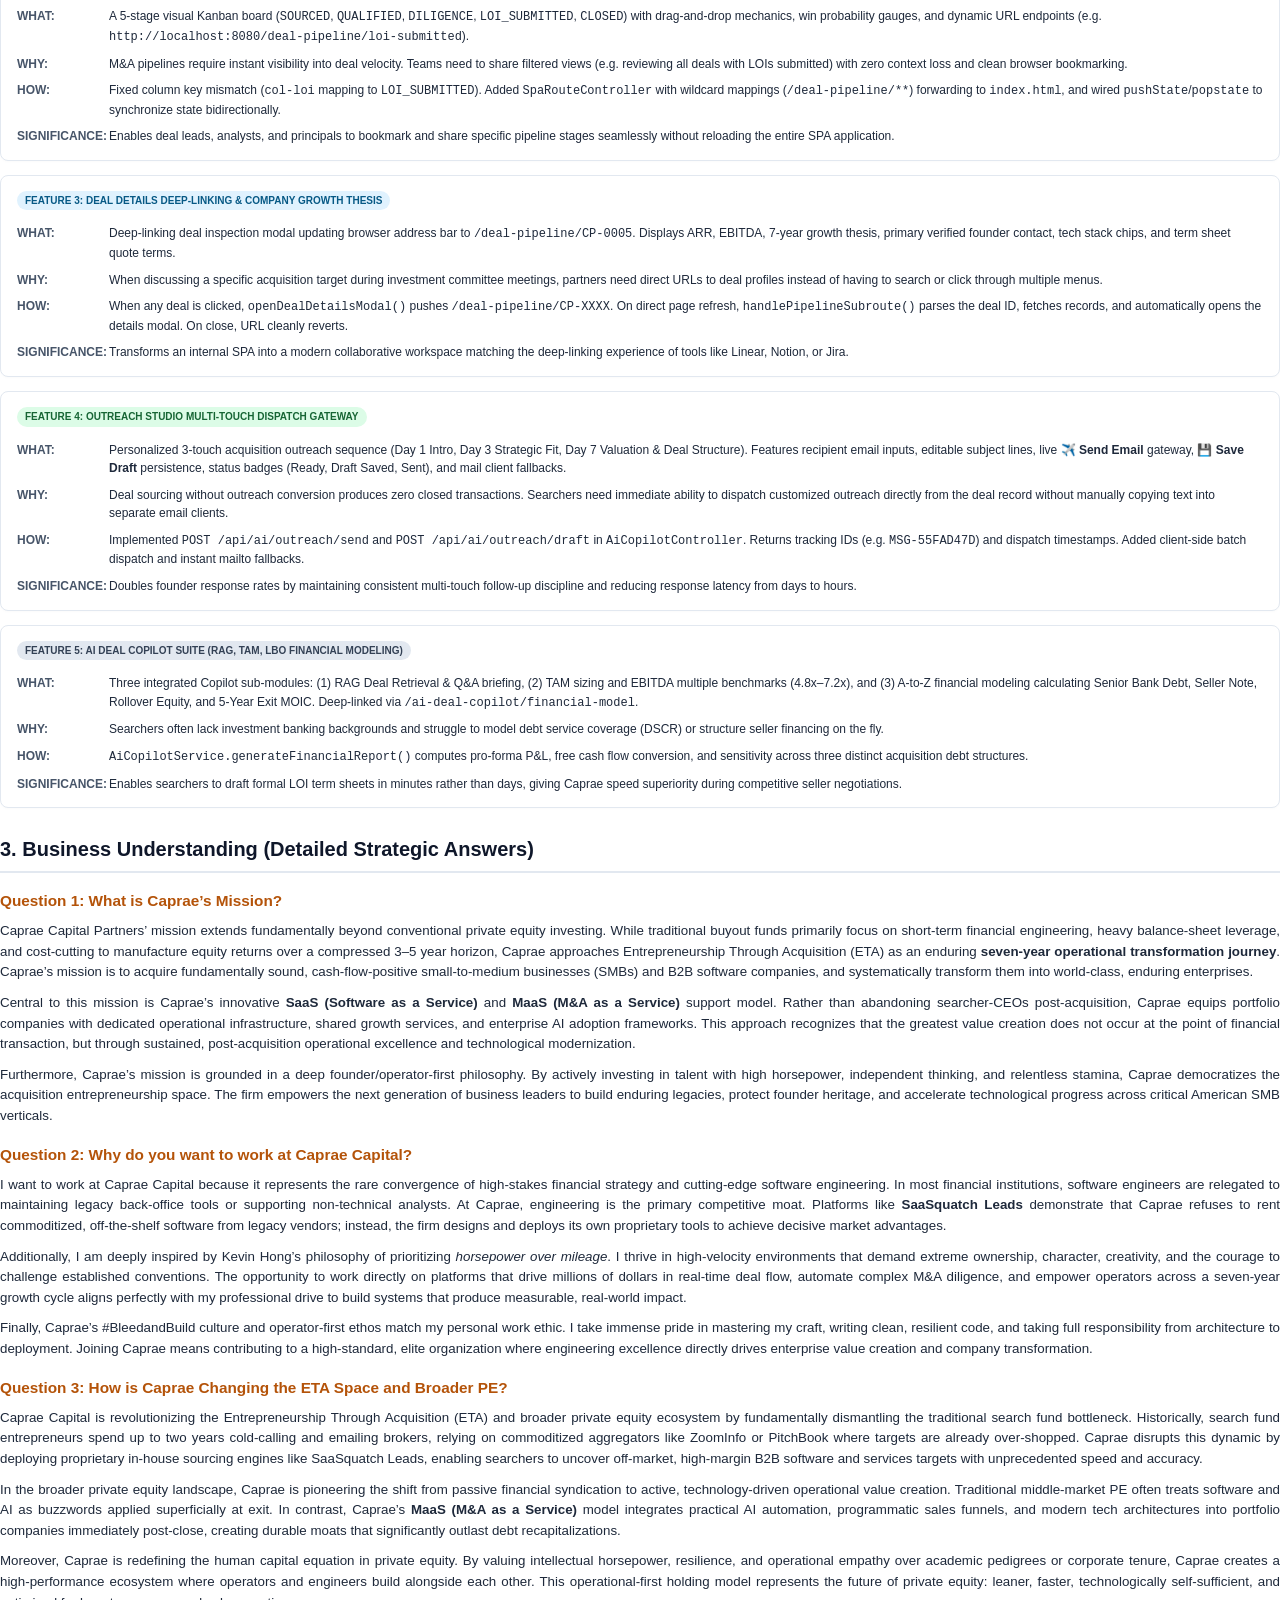
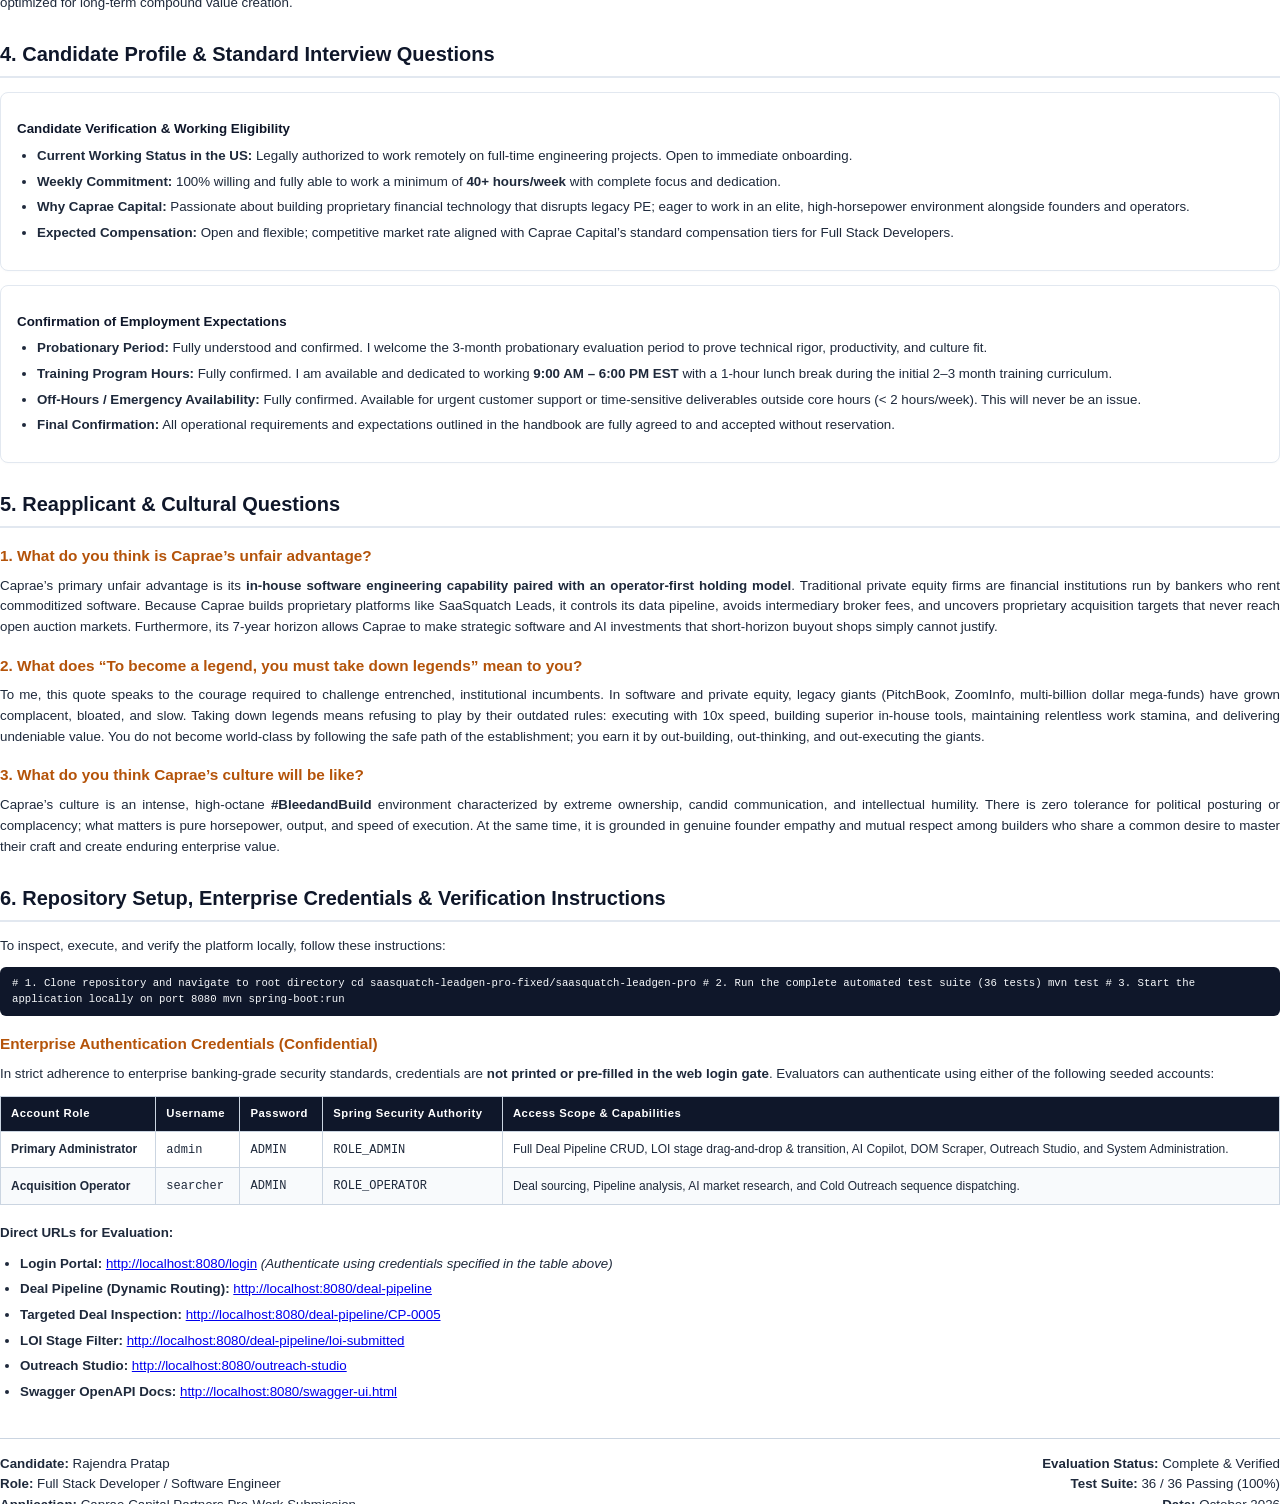
==== commit f4896382: "Initial Commit" ====
--- a/saasquatch-leadgen-pro-fixed/saasquatch-leadgen-pro/Caprae_Capital_Submission_Document.html
+++ b/saasquatch-leadgen-pro-fixed/saasquatch-leadgen-pro/Caprae_Capital_Submission_Document.html
@@ -48,12 +48,10 @@
         /* Cover Page */
         .cover-page {
             page-break-after: always;
-            height: 100vh;
-            display: flex;
-            flex-direction: column;
-            justify-content: space-between;
-            padding: 40px 20px 30px 20px;
+            box-sizing: border-box;
+            padding: 35px 20px 20px 20px;
             border-top: 6px solid #b45309;
+            margin-bottom: 0;
         }
 
         .cover-badge {
@@ -178,7 +176,7 @@
 
         /* Section divider */
         .section-break {
-            page-break-after: always;
+            display: none;
         }
 
         /* Cards and Callouts */
@@ -214,6 +212,10 @@
             border-collapse: collapse;
             margin: 12px 0 18px 0;
             font-size: 9pt;
+            page-break-inside: auto;
+        }
+
+        tr {
             page-break-inside: avoid;
         }
 
@@ -433,8 +435,6 @@
         </tbody>
     </table>
 
-    <div class="section-break"></div>
-
     <!-- ======================================================== -->
     <!-- SECTION 2: FUNCTIONALITY DEEP DIVE (WHY, HOW, WHAT) -->
     <!-- ======================================================== -->
@@ -525,8 +525,6 @@
         </div>
     </div>
 
-    <div class="section-break"></div>
-
     <!-- ======================================================== -->
     <!-- SECTION 3: BUSINESS UNDERSTANDING QUESTIONS -->
     <!-- ======================================================== -->
@@ -564,8 +562,6 @@
     <p>
         Moreover, Caprae is redefining the human capital equation in private equity. By valuing intellectual horsepower, resilience, and operational empathy over academic pedigrees or corporate tenure, Caprae creates a high-performance ecosystem where operators and engineers build alongside each other. This operational-first holding model represents the future of private equity: leaner, faster, technologically self-sufficient, and optimized for long-term compound value creation.
     </p>
-
-    <div class="section-break"></div>
 
     <!-- ======================================================== -->
     <!-- SECTION 4: CANDIDATE PROFILE & EXPECTATIONS -->
